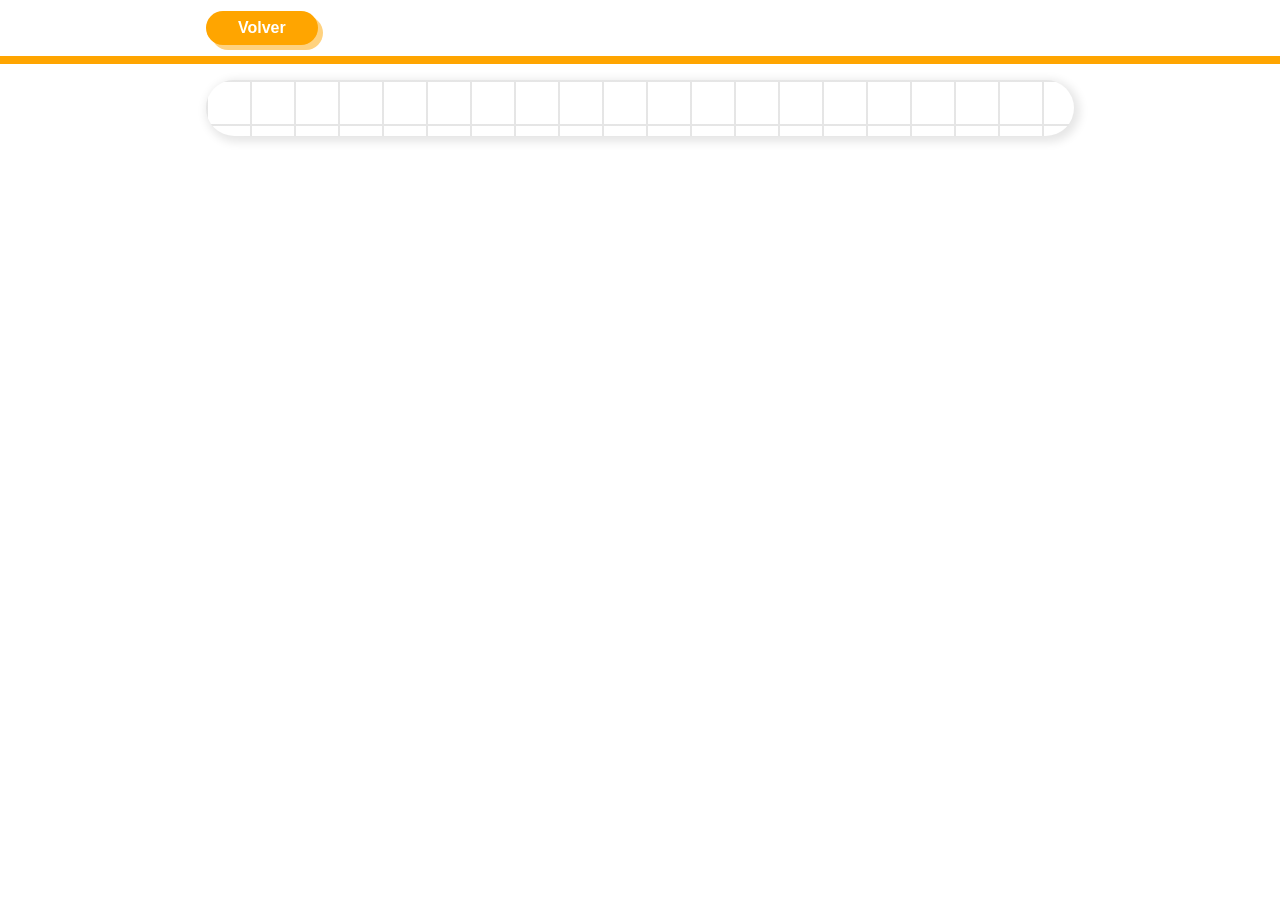
==== modulos/razonamiento_cuantitativo/pregunta.html @ f7a756c1 "feat: added nav and started preguntas template Todo: Base structure for html and js logic for templa" ====
<!DOCTYPE html>
<html lang="es">

<head>
	<meta charset="UTF-8">
	<meta name="viewport" content="width=device-width, initial-scale=1">
	<title></title>
	<link href="../../css/style.css" rel="stylesheet">
	<!-- <link href="../css/razonamiento_cuantitativo.css" rel="stylesheet"> -->
	<script src="../../js/data.js"></script>
	<!-- <script src="../js/razonamiento_cuantitativo.js"></script> -->
</head>

<body>

	<nav>
		<div class="container">
			<a id="volver" href="../razonamiento_cuantitativo.html">Volver</a>
		</div>
	</nav>

	<main>
		<div id="paper">
		</div>
	</main>

	<template id="pregunta-template">
		<a href="modulos/razonamiento_cuantitativo.html" class="pregunta">
			<h3>1. Razonamiento cuantitativo</h3>
			<img src="../assets/icons/dot.png" alt="not completed" height="32">
		</a>
	</template>

</body>

</html>
---- css/style.css ----
:root {
	--container_width: 900px;
}

*,
*::before,
*::after {
	-webkit-box-sizing: border-box;
	-moz-box-sizing: border-box;
	box-sizing: border-box;
	margin: 0;
	padding: 0;
}

body {
	overflow-y: scroll;
	font-family: sans-serif, system-ui;
}

nav {
	height: 4em;
	width: 100%;
	position: sticky;
	top: 0;
	border-bottom: 0.5em solid orange;
	background-color: white;
	z-index: 1;
}

main {
	padding: 1em;
	width: min(100%, var(--container_width));
	margin-inline: auto;
}

#paper {
	background-color: white;
	width: 100%;
	padding: 1.5em;
	padding-bottom: 2em;
	border-radius: 2em;
	background-image:
		linear-gradient(hsl(0 0% 90%) 2px, transparent 2px),
		linear-gradient(90deg, hsl(0 0% 90%) 2px, transparent 2px);
	background-size: 44px 44px;
	box-shadow: 3px 3px 10px 3px hsl(from black h s l / 0.1);
}

.container {
	display: flex;
	align-items: center;
	height: 100%;
	margin-inline: auto;
	padding-inline: 1em;
	width: min(100%, var(--container_width));
}

#volver {
	text-decoration: none;
	background-color: orange;
	color: white;
	padding: 0.5em 2em;
	font-weight: bold;
	border-radius: 100px;
	box-shadow: 5px 5px hsl(from orange h s l / 0.5);
	transition: box-shadow ease-out 0.2s, background-color ease-out 0.1s;
}

#volver:hover {
	background-color: hsl( from orange h s 55%);
	box-shadow: 7px 7px hsl(from orange h s l / 0.5);
}
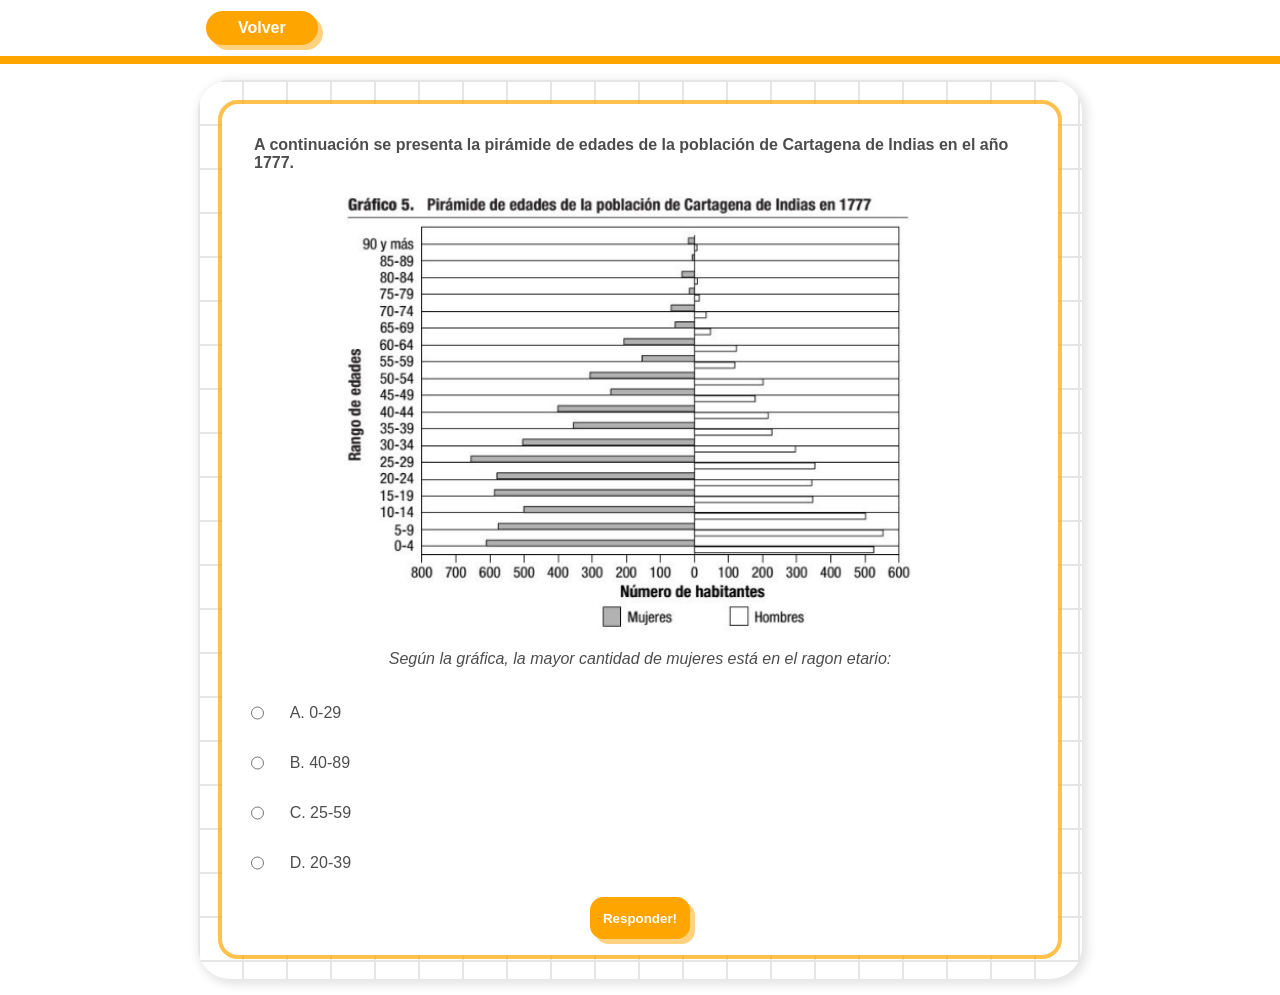
==== commit c1665bc6: "feat: Dynamic question content, modal function on answer" ====
--- a/modulos/razonamiento_cuantitativo/pregunta.html
+++ b/modulos/razonamiento_cuantitativo/pregunta.html
@@ -6,9 +6,9 @@
 	<meta name="viewport" content="width=device-width, initial-scale=1">
 	<title></title>
 	<link href="../../css/style.css" rel="stylesheet">
-	<!-- <link href="../css/razonamiento_cuantitativo.css" rel="stylesheet"> -->
+	<link href="../../css/pregunta.css" rel="stylesheet">
 	<script src="../../js/data.js"></script>
-	<!-- <script src="../js/razonamiento_cuantitativo.js"></script> -->
+	<script src="../../js/pregunta.js"></script>
 </head>
 
 <body>
@@ -20,16 +20,41 @@
 	</nav>
 
 	<main>
+
 		<div id="paper">
+			<div class="pregunta">
+				<h4 id="contexto"></h4>
+				<img id="img" src="" alt="grafico">
+				<i id="question">pregunta</i>
+				<div class="answer">
+					<input id="input0" type="radio" name="answered" value="0">
+					<label for="input0" id="label0">A.</label>
+				</div>
+				<div class="answer">
+					<input id="input1" type="radio" name="answered" value="1">
+					<label for="input1" id="label1">B.</label>
+				</div>
+				<div class="answer">
+					<input id="input2" type="radio" name="answered" value="2">
+					<label for="input2" id="label2">C.</label>
+				</div>
+				<div class="answer">
+					<input id="input3" type="radio" name="answered" value="3">
+					<label for="input3" id="label3">D.</label>
+				</div>
+				<button id="respuesta-button" type="button" onclick='responder()'>Responder!</button>
+			</div>
 		</div>
+
+		<dialog id="correcta_dialog">
+			ajua
+		</dialog>
+
+		<dialog id="incorrecta_dialog">
+
+		</dialog>
 	</main>
 
-	<template id="pregunta-template">
-		<a href="modulos/razonamiento_cuantitativo.html" class="pregunta">
-			<h3>1. Razonamiento cuantitativo</h3>
-			<img src="../assets/icons/dot.png" alt="not completed" height="32">
-		</a>
-	</template>
 
 </body>
 
--- a/css/style.css
+++ b/css/style.css
@@ -28,7 +28,8 @@
 }
 
 main {
-	padding: 1em;
+	padding-inline: 0.5em;
+	padding-block: 1em;
 	width: min(100%, var(--container_width));
 	margin-inline: auto;
 }
@@ -37,7 +38,6 @@
 	background-color: white;
 	width: 100%;
 	padding: 1.5em;
-	padding-bottom: 2em;
 	border-radius: 2em;
 	background-image:
 		linear-gradient(hsl(0 0% 90%) 2px, transparent 2px),
--- a/css/pregunta.css
+++ b/css/pregunta.css
@@ -0,0 +1,69 @@
+.pregunta {
+	width: 100%;
+	padding: 1em;
+	color: hsl(0 0% 30%);
+	background-color: white;
+	outline: 0.25em solid hsl(from orange h s l / 0.7);
+	border-radius: 1em;
+}
+
+#contexto {
+	padding: 1em;
+}
+
+#question {
+	display: inline-block;
+	width: 100%;
+	text-align: center;
+	padding: 1em;
+}
+
+#img {
+	display: block;
+	margin-inline: auto;
+	width: min(600px, 100%);
+}
+
+#respuesta-button {
+	color: white;
+	background-color: orange;
+	margin-top: 1em;
+	border-radius: 1em;
+	font-weight: bold;
+	border: none;
+	display: block;
+	margin-inline: auto;
+	padding: 1em;
+	box-shadow: 5px 5px hsl(from orange h s l / 0.5);
+	transition: ease 0.1s;
+}
+
+#respuesta-button:hover {
+	background-color: hsl(from orange h s 55%);
+	box-shadow: 7px 7px hsl(from orange h s l / 0.5);
+}
+
+.answer {
+	border-radius: 1em;
+	accent-color: orange;
+	display: flex;
+	margin-top: 0.5em;
+}
+
+.answer input {
+	margin-inline: 1em;
+}
+
+.answer label {
+	flex: 1;
+	display: inline-block;
+	padding: 0.75em;
+}
+
+.answer:hover {
+	outline: 0.25em solid hsl(from orange h s l / 0.5);
+}
+
+dialog {
+	margin: auto;
+}
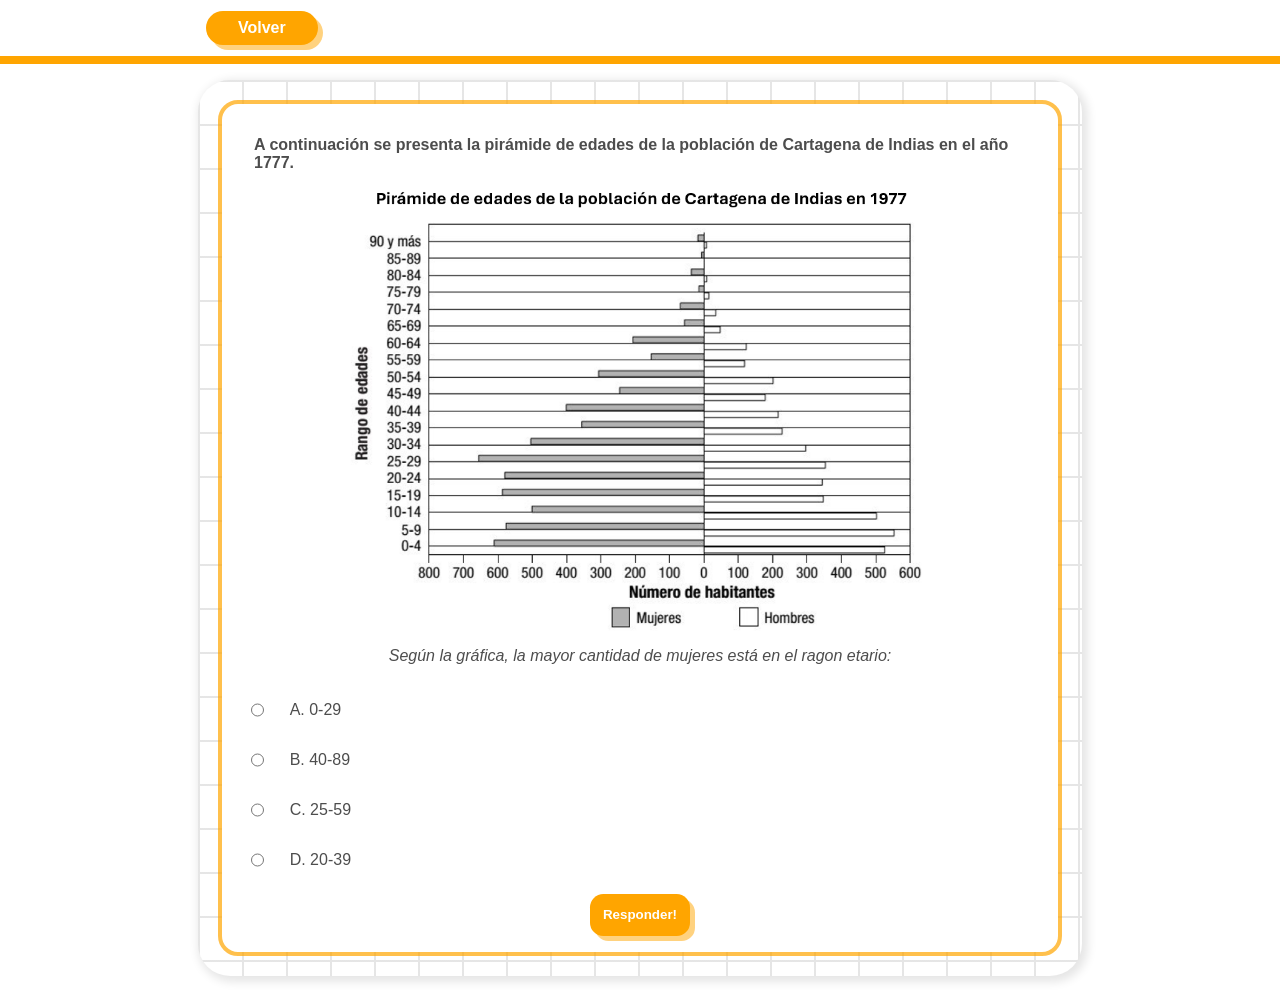
==== commit 23d3006d: "feat: Video retroalimentacion dev stage added" ====
--- a/modulos/razonamiento_cuantitativo/pregunta.html
+++ b/modulos/razonamiento_cuantitativo/pregunta.html
@@ -47,12 +47,24 @@
 		</div>
 
 		<dialog id="correcta_dialog">
-			ajua
+			<img src="../../assets/images/fox_1.png" alt="fox" height=64>
+			<h3>¡Bien hecho!</h3>
+			<button class="modal_close" commandfor="correcta_dialog" command="close" type="button">
+				¡Genial!
+			</button>
 		</dialog>
 
 		<dialog id="incorrecta_dialog">
+			<img src="../../assets/images/fox_1.png" alt="fox" height=64>
+			<h3>¡Casi lo logramos!</h3>
+			<video id="video_retroalimentacion" width="640" height="480" controls>
+				<source src="" type="video/mp4">
+			</video>
+			<button class="modal_close" commandfor="incorrecta_dialog" command="close" type="button">
+				¡Entendido!
+			</button>
+		</dialog>
 
-		</dialog>
 	</main>
 
 
--- a/css/pregunta.css
+++ b/css/pregunta.css
@@ -36,6 +36,7 @@
 	padding: 1em;
 	box-shadow: 5px 5px hsl(from orange h s l / 0.5);
 	transition: ease 0.1s;
+	cursor: pointer;
 }
 
 #respuesta-button:hover {
@@ -48,16 +49,19 @@
 	accent-color: orange;
 	display: flex;
 	margin-top: 0.5em;
+	cursor: pointer;
 }
 
 .answer input {
 	margin-inline: 1em;
+	cursor: pointer;
 }
 
 .answer label {
 	flex: 1;
 	display: inline-block;
 	padding: 0.75em;
+	cursor: pointer;
 }
 
 .answer:hover {
@@ -65,5 +69,41 @@
 }
 
 dialog {
+	border: none;
+	outline: 0.25em solid hsl(from orange h s l / 0.7);
+	border-radius: 1em;
+	padding: 2em;
 	margin: auto;
 }
+
+dialog img {
+	display: block;
+	margin-inline: auto;
+}
+
+dialog h3 {
+	padding: 1em;
+}
+
+#incorrecta_dialog {
+	outline: 0.25em solid hsl(from red h s l / 0.7);
+}
+
+.modal_close {
+	color: white;
+	background-color: orange;
+	margin-top: 1em;
+	border-radius: 1em;
+	font-weight: bold;
+	border: none;
+	display: block;
+	margin-inline: auto;
+	padding: 1em;
+	box-shadow: 5px 5px hsl(from orange h s l / 0.5);
+	transition: ease 0.1s;
+	cursor: pointer;
+}
+.modal_close:hover {
+	background-color: hsl( from orange h s 55%);
+	box-shadow: 7px 7px hsl(from orange h s l / 0.5);
+}
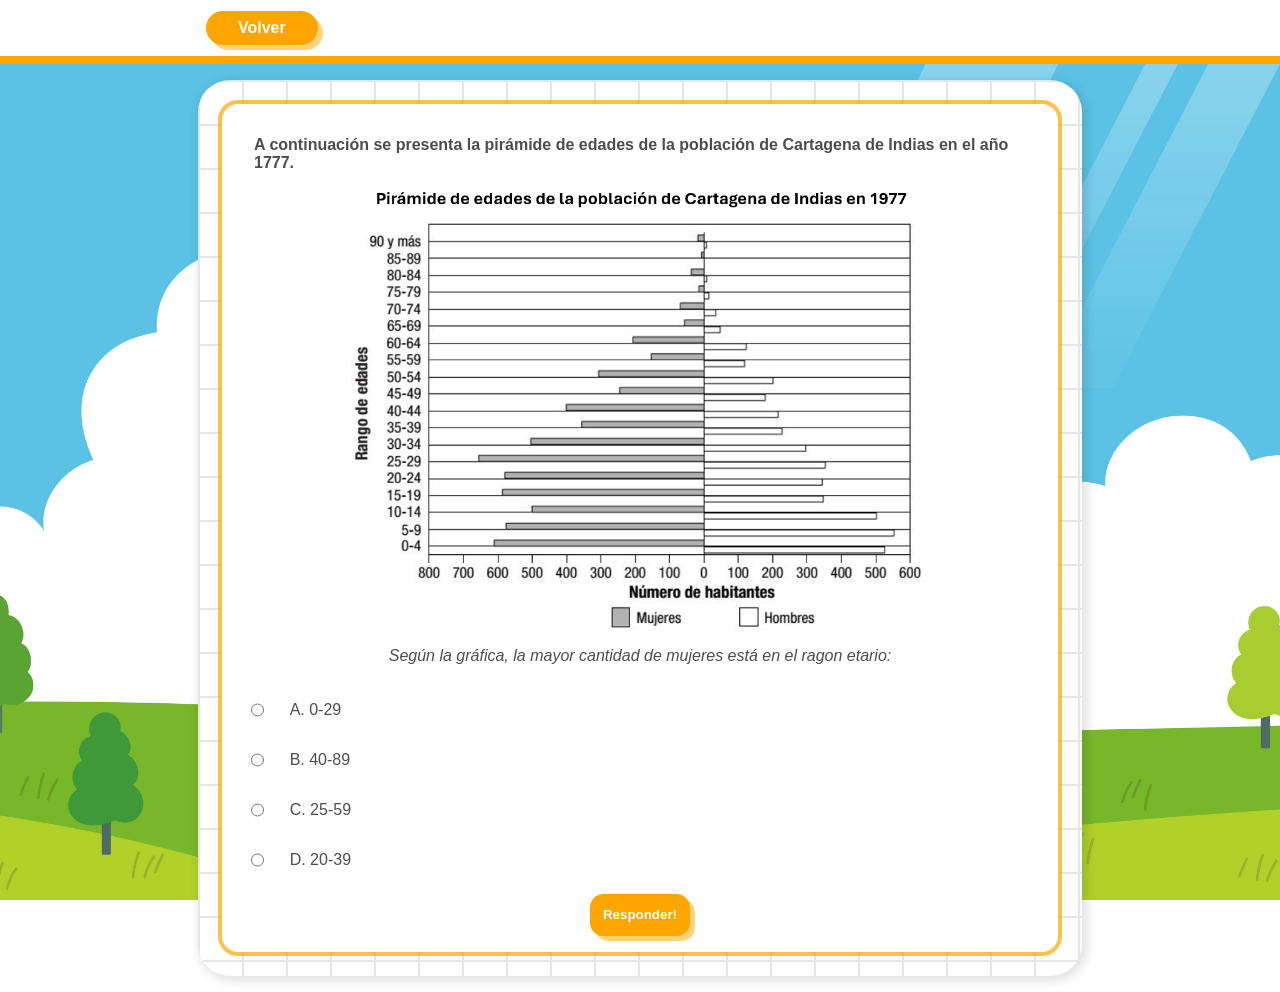
==== commit 00dae8c8: "feat: added videos, working properly - fixes pending" ====
--- a/modulos/razonamiento_cuantitativo/pregunta.html
+++ b/modulos/razonamiento_cuantitativo/pregunta.html
@@ -57,7 +57,7 @@
 		<dialog id="incorrecta_dialog">
 			<img src="../../assets/images/fox_1.png" alt="fox" height=64>
 			<h3>¡Casi lo logramos!</h3>
-			<video id="video_retroalimentacion" width="640" height="480" controls>
+			<video id="video_retroalimentacion" width="640" height="480" controls onloadstart="this.volume=0.2">
 				<source src="" type="video/mp4">
 			</video>
 			<button class="modal_close" commandfor="incorrecta_dialog" command="close" type="button">
--- a/css/style.css
+++ b/css/style.css
@@ -15,6 +15,11 @@
 body {
 	overflow-y: scroll;
 	font-family: sans-serif, system-ui;
+	background-image: url("../assets/images/bg.jpg");
+	background-position: center;
+	background-size: cover;
+	background-repeat: no-repeat;
+	background-attachment: fixed;
 }
 
 nav {
--- a/css/pregunta.css
+++ b/css/pregunta.css
@@ -83,6 +83,13 @@
 
 dialog h3 {
 	padding: 1em;
+	text-align: center;
+}
+
+dialog video {
+	aspect-ratio: 16/9;
+	max-width: 100%;
+	height: auto;
 }
 
 #incorrecta_dialog {
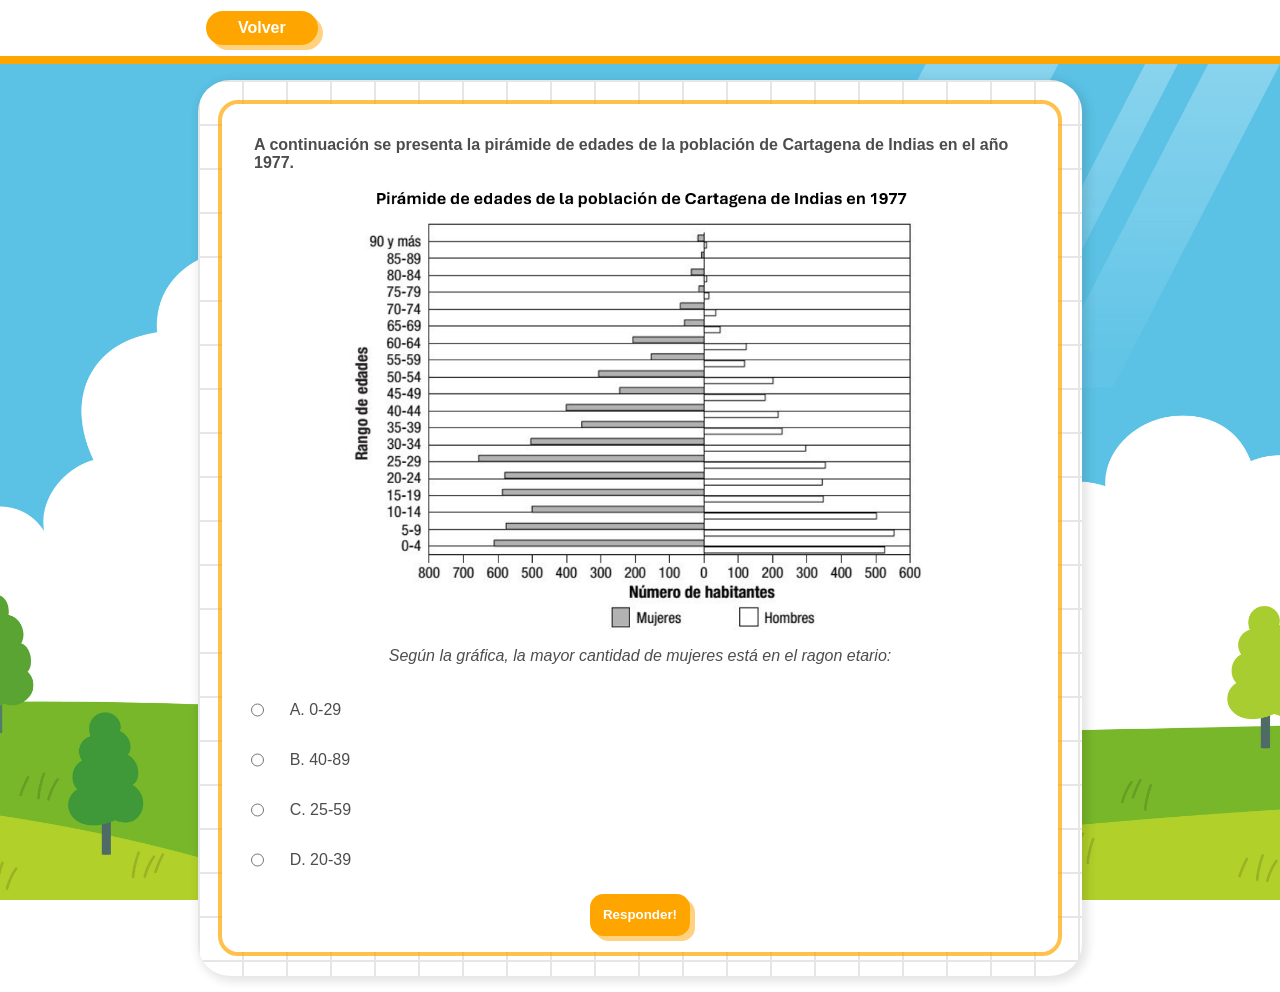
==== commit 150175db: "feat: video feedback on all answers" ====
--- a/modulos/razonamiento_cuantitativo/pregunta.html
+++ b/modulos/razonamiento_cuantitativo/pregunta.html
@@ -49,6 +49,9 @@
 		<dialog id="correcta_dialog">
 			<img src="../../assets/images/fox_1.png" alt="fox" height=64>
 			<h3>¡Bien hecho!</h3>
+			<video class="video_retroalimentacion" width="640" height="480" controls onloadstart="this.volume=0.2">
+				<source src="" type="video/mp4">
+			</video>
 			<button class="modal_close" commandfor="correcta_dialog" command="close" type="button">
 				¡Genial!
 			</button>
@@ -57,7 +60,7 @@
 		<dialog id="incorrecta_dialog">
 			<img src="../../assets/images/fox_1.png" alt="fox" height=64>
 			<h3>¡Casi lo logramos!</h3>
-			<video id="video_retroalimentacion" width="640" height="480" controls onloadstart="this.volume=0.2">
+			<video class="video_retroalimentacion" width="640" height="480" controls onloadstart="this.volume=0.2">
 				<source src="" type="video/mp4">
 			</video>
 			<button class="modal_close" commandfor="incorrecta_dialog" command="close" type="button">
